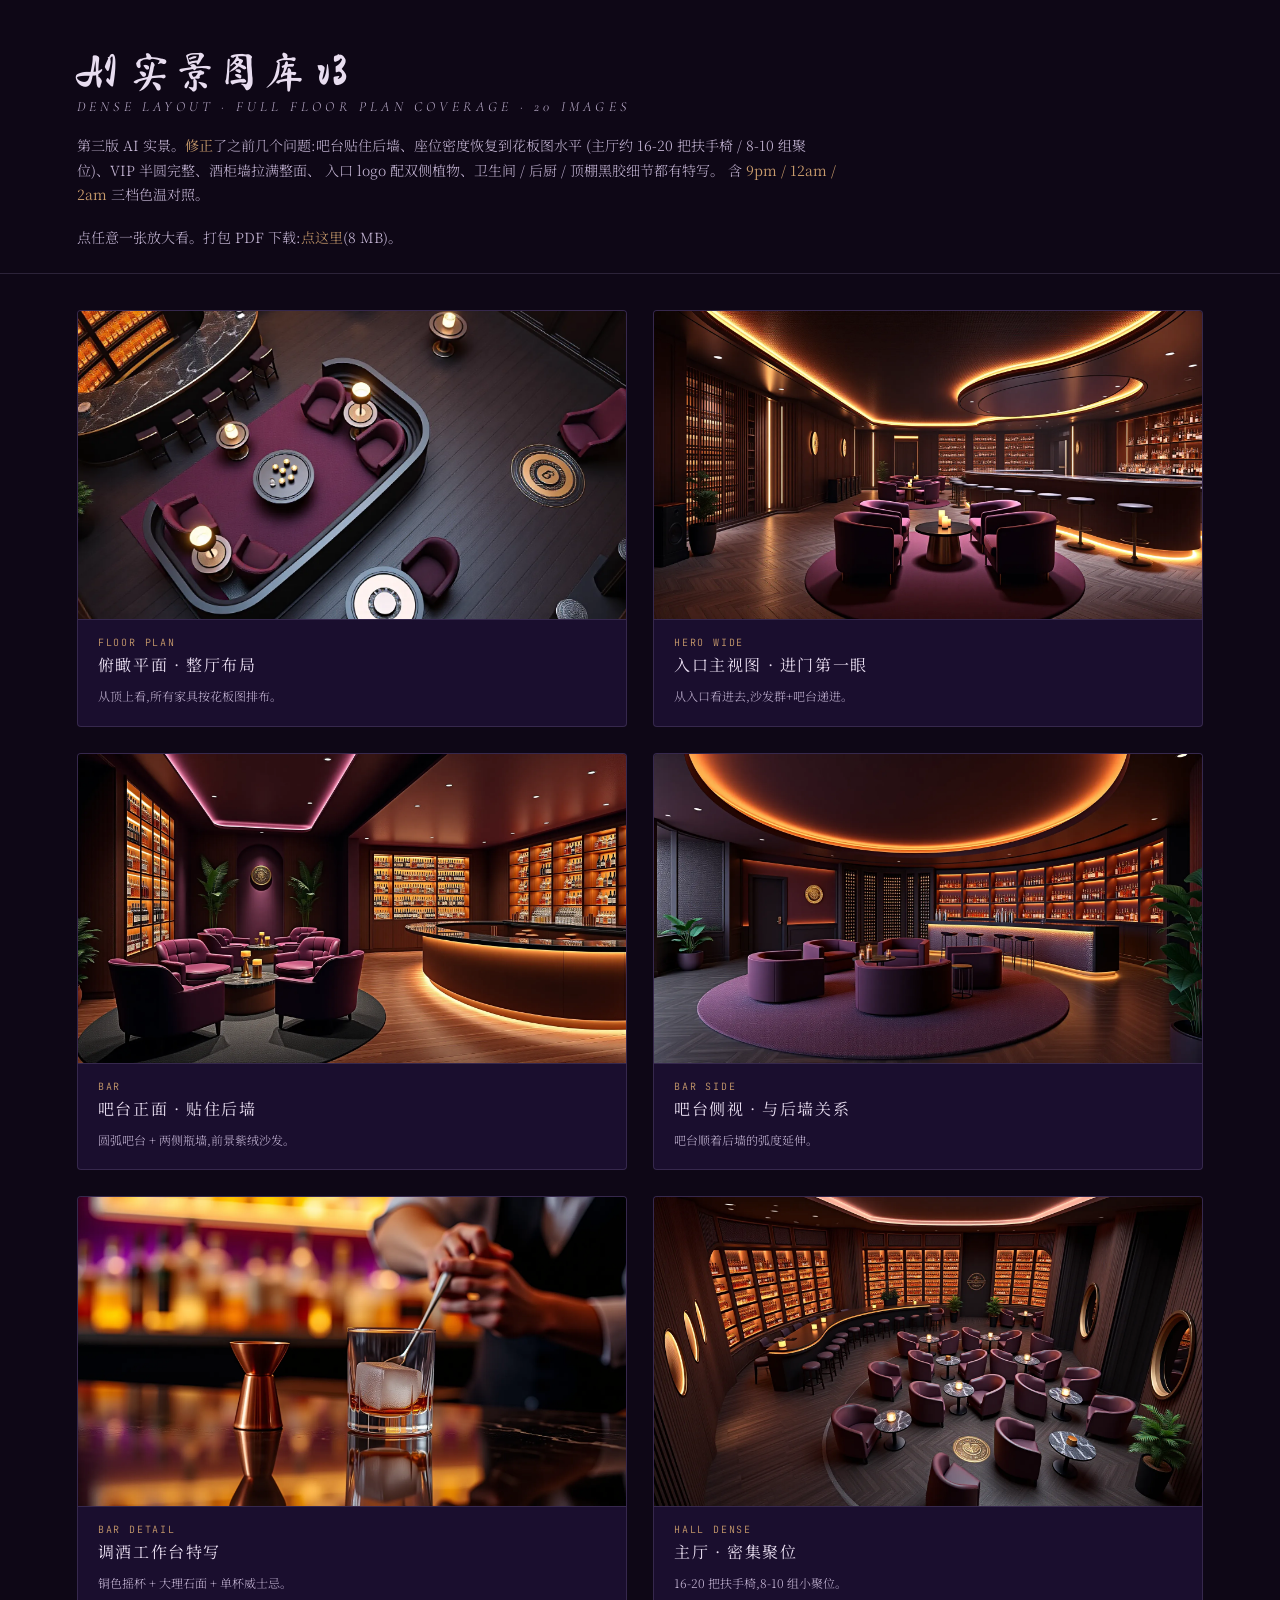
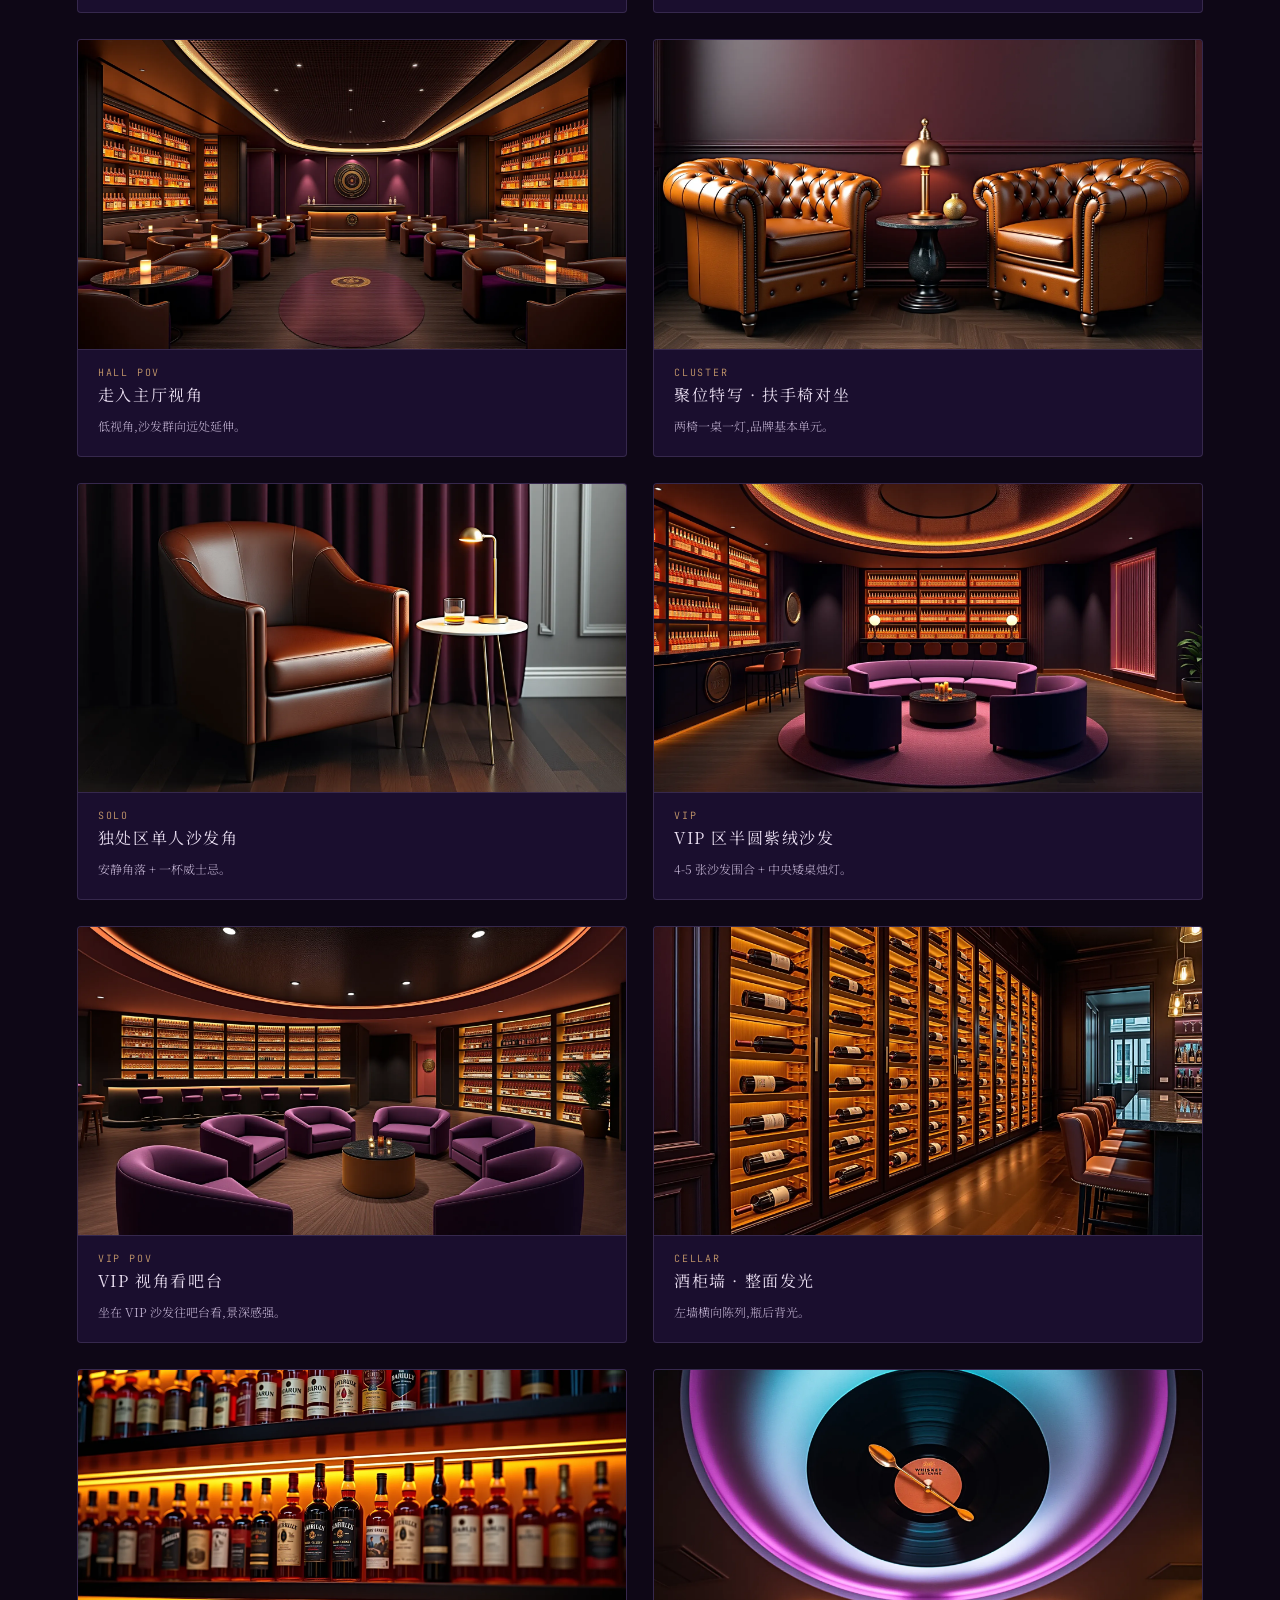
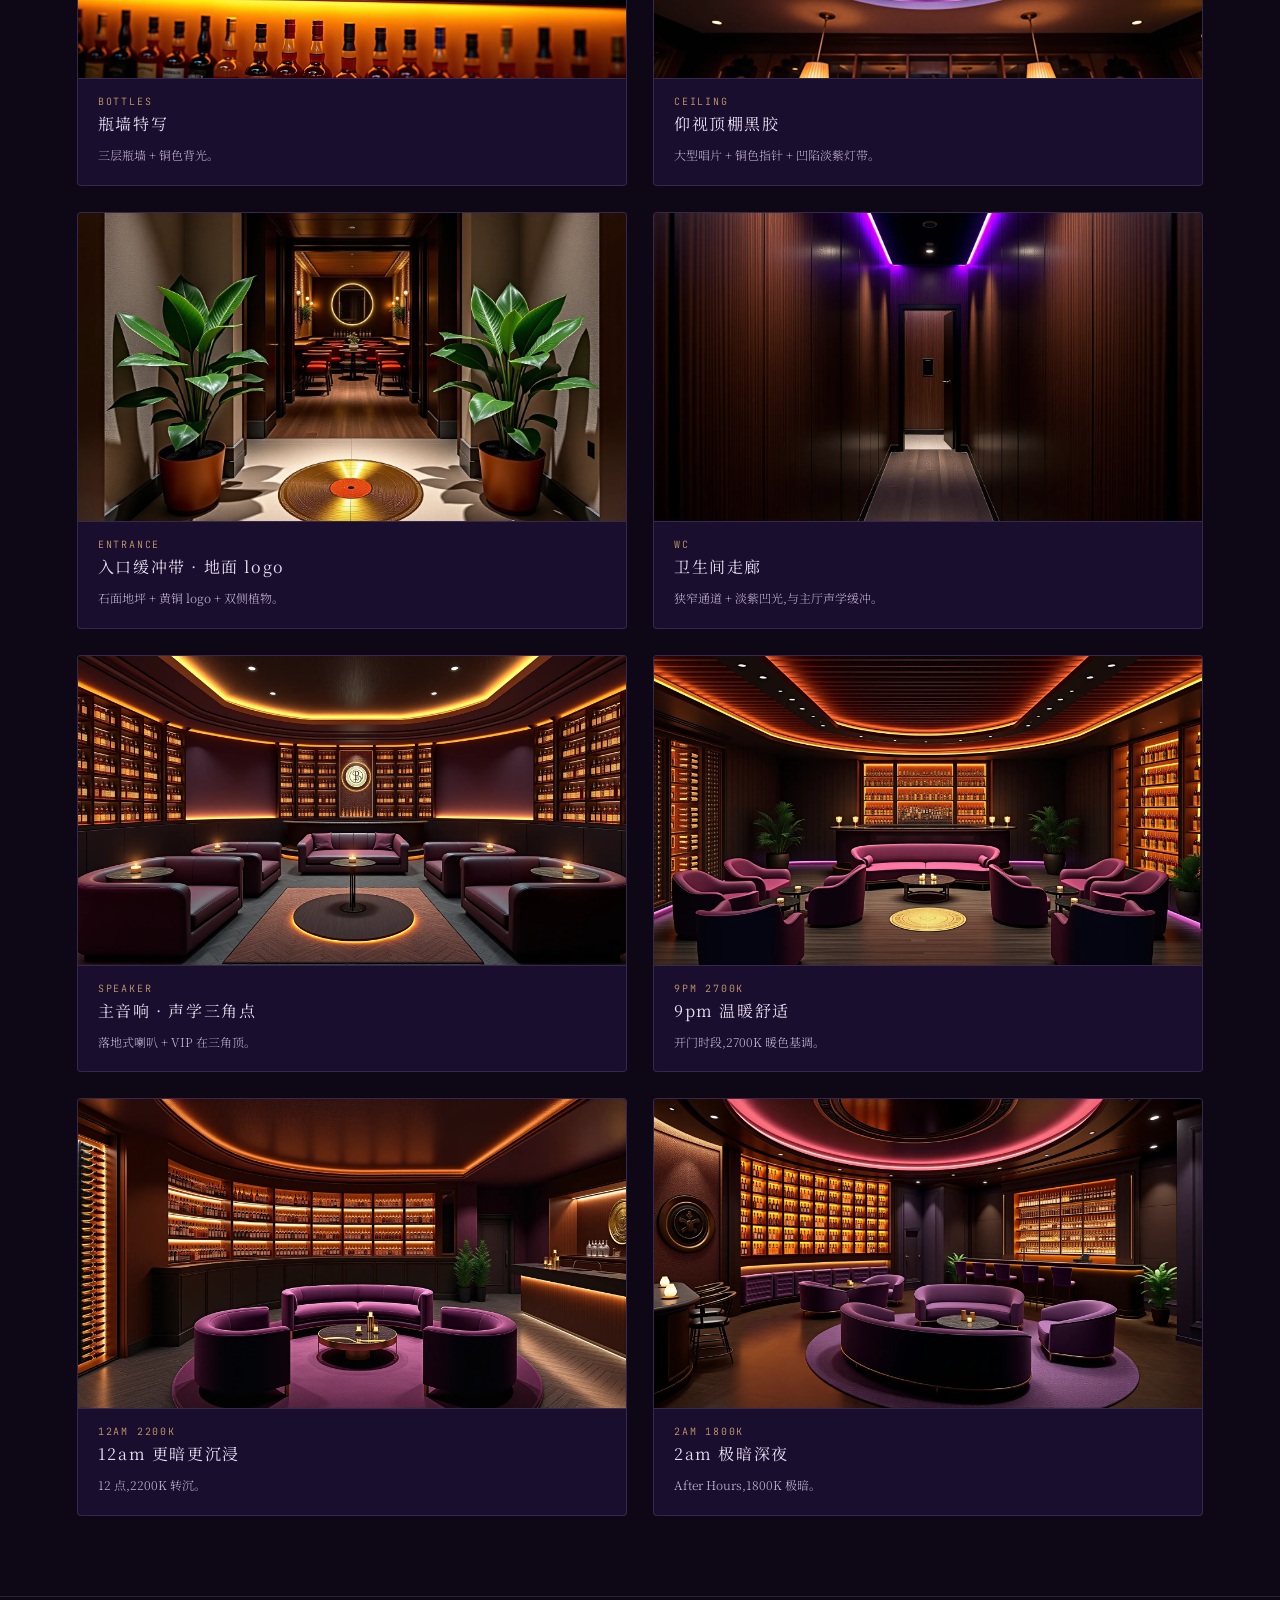
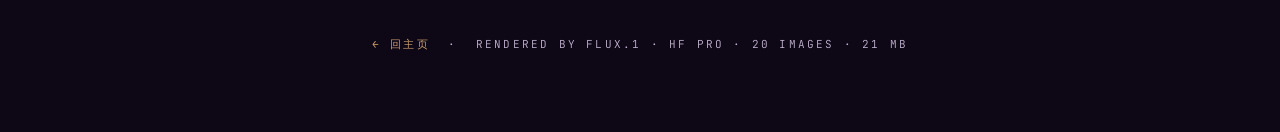
==== gallery/index.html @ e5b76c22 "add: AI gallery v3 — 20 dense layout-accurate renders (FLUX, HF Pro)" ====
<!doctype html>
<html lang="zh-CN">
<head>
  <meta charset="utf-8" />
  <meta name="viewport" content="width=device-width,initial-scale=1" />
  <title>黑胶上的威士忌 · AI 实景图库 v3</title>
  <link rel="preconnect" href="https://fonts.googleapis.com" />
  <link rel="preconnect" href="https://fonts.gstatic.com" crossorigin />
  <link href="https://fonts.googleapis.com/css2?family=Ma+Shan+Zheng&family=Noto+Serif+SC:wght@300;400&family=Cormorant+Garamond:ital,wght@0,300;1,300&family=JetBrains+Mono:wght@300;400&display=swap" rel="stylesheet" />
  <style>
    :root { --ink-1:#0E0716; --plum:#1A0E2E; --smoke:#6B4A8C; --mist:#B8A0D8;
      --paper:#E8DDF0; --paper-dim:#C4B5D4; --copper:#C89B6C; --rule:rgba(184,160,216,0.18); }
    * { box-sizing: border-box; }
    html, body { margin: 0; padding: 0; background: var(--ink-1); color: var(--paper);
      font-family: "Noto Serif SC", "PingFang SC", serif; font-weight: 300; }
    header { max-width: 1400px; margin: 0 auto; padding: 50px 6vw 24px;
      border-bottom: 1px solid var(--rule); }
    h1 { font-family: "Ma Shan Zheng", cursive; font-weight: 400; font-size: 42px;
      margin: 0; letter-spacing: 0.06em; }
    .sub { font-family: "Cormorant Garamond", serif; font-style: italic; font-size: 14px;
      color: var(--paper-dim); letter-spacing: 0.3em; text-transform: uppercase; margin-top: 6px; }
    .intro { max-width: 760px; margin: 18px 0 0; font-size: 14px; color: var(--paper-dim);
      line-height: 1.75; }
    .intro b { color: var(--copper); font-weight: 400; }
    .grid { max-width: 1400px; margin: 0 auto; padding: 36px 6vw 80px;
      display: grid; gap: 26px; grid-template-columns: repeat(auto-fit, minmax(420px, 1fr)); }
    @media (max-width: 540px) { .grid { grid-template-columns: 1fr; padding: 20px; } }
    .card { background: var(--plum); border: 1px solid var(--rule);
      border-radius: 4px; overflow: hidden; transition: transform .3s;
      cursor: pointer; }
    .card:hover { transform: translateY(-3px); border-color: var(--copper); }
    .card img { width: 100%; height: auto; display: block; aspect-ratio: 16/9; object-fit: cover; }
    .card .caption { padding: 16px 20px 20px; border-top: 1px solid var(--rule); }
    .caption .meta { font-family: "JetBrains Mono", monospace; font-size: 10px;
      letter-spacing: 0.18em; color: var(--copper); text-transform: uppercase; }
    .caption h2 { font-family: "Noto Serif SC", serif; font-weight: 400; font-size: 16px;
      margin: 4px 0 0; letter-spacing: 0.1em; color: var(--paper); }
    .caption .desc { font-size: 12px; color: var(--paper-dim); margin: 10px 0 0; line-height: 1.65; }
    footer { text-align: center; padding: 40px 6vw 80px; font-family: "JetBrains Mono", monospace;
      font-size: 11px; letter-spacing: 0.2em; color: var(--paper-dim);
      border-top: 1px solid var(--rule); max-width: 1400px; margin: 0 auto; }
    a.back { color: var(--copper); text-decoration: none; }
    /* lightbox */
    .lb { position: fixed; inset: 0; background: rgba(7,4,14,0.95);
      display: none; align-items: center; justify-content: center; z-index: 100; padding: 40px; }
    .lb.on { display: flex; }
    .lb img { max-width: 100%; max-height: 100%; box-shadow: 0 30px 100px rgba(0,0,0,0.7); }
    .lb .close { position: absolute; top: 20px; right: 30px; color: var(--paper);
      font-size: 24px; cursor: pointer; background: none; border: none; }
  </style>
</head>
<body>

<header>
  <h1>AI 实景图库 v3</h1>
  <div class="sub">DENSE LAYOUT · FULL FLOOR PLAN COVERAGE · 20 IMAGES</div>
  <p class="intro">
    第三版 AI 实景。<b>修正</b>了之前几个问题:吧台贴住后墙、座位密度恢复到花板图水平
    (主厅约 16-20 把扶手椅 / 8-10 组聚位)、VIP 半圆完整、酒柜墙拉满整面、
    入口 logo 配双侧植物、卫生间 / 后厨 / 顶棚黑胶细节都有特写。
    含 <b>9pm / 12am / 2am</b> 三档色温对照。
  </p>
  <p class="intro">
    点任意一张放大看。打包 PDF 下载:<a class="back" href="../downloads/黑胶上的威士忌-AI实景v3.pdf">点这里</a>(8 MB)。
  </p>
</header>

<div class="grid" id="grid"></div>

<div class="lb" id="lb"><button class="close" id="close">×</button><img id="lbimg" src="" alt=""></div>

<footer>
  <a class="back" href="/">← 回主页</a> &nbsp;·&nbsp;
  RENDERED BY FLUX.1 · HF PRO · 20 IMAGES · 21 MB
</footer>

<script>
const items = [
  ['01-floorplan-master', 'FLOOR PLAN', '俯瞰平面 · 整厅布局', '从顶上看,所有家具按花板图排布。'],
  ['02-hero-wide', 'HERO WIDE', '入口主视图 · 进门第一眼', '从入口看进去,沙发群+吧台递进。'],
  ['03-bar-straight', 'BAR', '吧台正面 · 贴住后墙', '圆弧吧台 + 两侧瓶墙,前景紫绒沙发。'],
  ['04-bar-from-side', 'BAR SIDE', '吧台侧视 · 与后墙关系', '吧台顺着后墙的弧度延伸。'],
  ['05-bar-tools-detail', 'BAR DETAIL', '调酒工作台特写', '铜色摇杯 + 大理石面 + 单杯威士忌。'],
  ['06-hall-dense-overview', 'HALL DENSE', '主厅 · 密集聚位', '16-20 把扶手椅,8-10 组小聚位。'],
  ['07-hall-clusters-pov', 'HALL POV', '走入主厅视角', '低视角,沙发群向远处延伸。'],
  ['08-armchair-pair-detail', 'CLUSTER', '聚位特写 · 扶手椅对坐', '两椅一桌一灯,品牌基本单元。'],
  ['09-solo-armchair-corner', 'SOLO', '独处区单人沙发角', '安静角落 + 一杯威士忌。'],
  ['10-vip-semicircle', 'VIP', 'VIP 区半圆紫绒沙发', '4-5 张沙发围合 + 中央矮桌烛灯。'],
  ['11-vip-looking-at-bar', 'VIP POV', 'VIP 视角看吧台', '坐在 VIP 沙发往吧台看,景深感强。'],
  ['12-cellar-full-wall', 'CELLAR', '酒柜墙 · 整面发光', '左墙横向陈列,瓶后背光。'],
  ['13-bottle-wall-detail', 'BOTTLES', '瓶墙特写', '三层瓶墙 + 铜色背光。'],
  ['14-ceiling-vinyl-uplook', 'CEILING', '仰视顶棚黑胶', '大型唱片 + 铜色指针 + 凹陷淡紫灯带。'],
  ['15-entrance-buffer', 'ENTRANCE', '入口缓冲带 · 地面 logo', '石面地坪 + 黄铜 logo + 双侧植物。'],
  ['16-bathroom-corridor', 'WC', '卫生间走廊', '狭窄通道 + 淡紫凹光,与主厅声学缓冲。'],
  ['17-speaker-sweet-spot', 'SPEAKER', '主音响 · 声学三角点', '落地式喇叭 + VIP 在三角顶。'],
  ['18-9pm-2700K', '9PM 2700K', '9pm 温暖舒适', '开门时段,2700K 暖色基调。'],
  ['19-12am-2200K', '12AM 2200K', '12am 更暗更沉浸', '12 点,2200K 转沉。'],
  ['20-2am-1800K', '2AM 1800K', '2am 极暗深夜', 'After Hours,1800K 极暗。'],
];
const grid = document.getElementById('grid');
for (const [f, m, t, d] of items) {
  const c = document.createElement('div');
  c.className = 'card';
  c.innerHTML = `<img src="${f}.webp" alt="${t}" loading="lazy"><div class="caption"><div class="meta">${m}</div><h2>${t}</h2><p class="desc">${d}</p></div>`;
  c.onclick = () => {
    document.getElementById('lbimg').src = `${f}.webp`;
    document.getElementById('lb').classList.add('on');
  };
  grid.appendChild(c);
}
document.getElementById('close').onclick = () => document.getElementById('lb').classList.remove('on');
document.getElementById('lb').onclick = (e) => { if (e.target.id === 'lb') document.getElementById('lb').classList.remove('on'); };
</script>

</body>
</html>
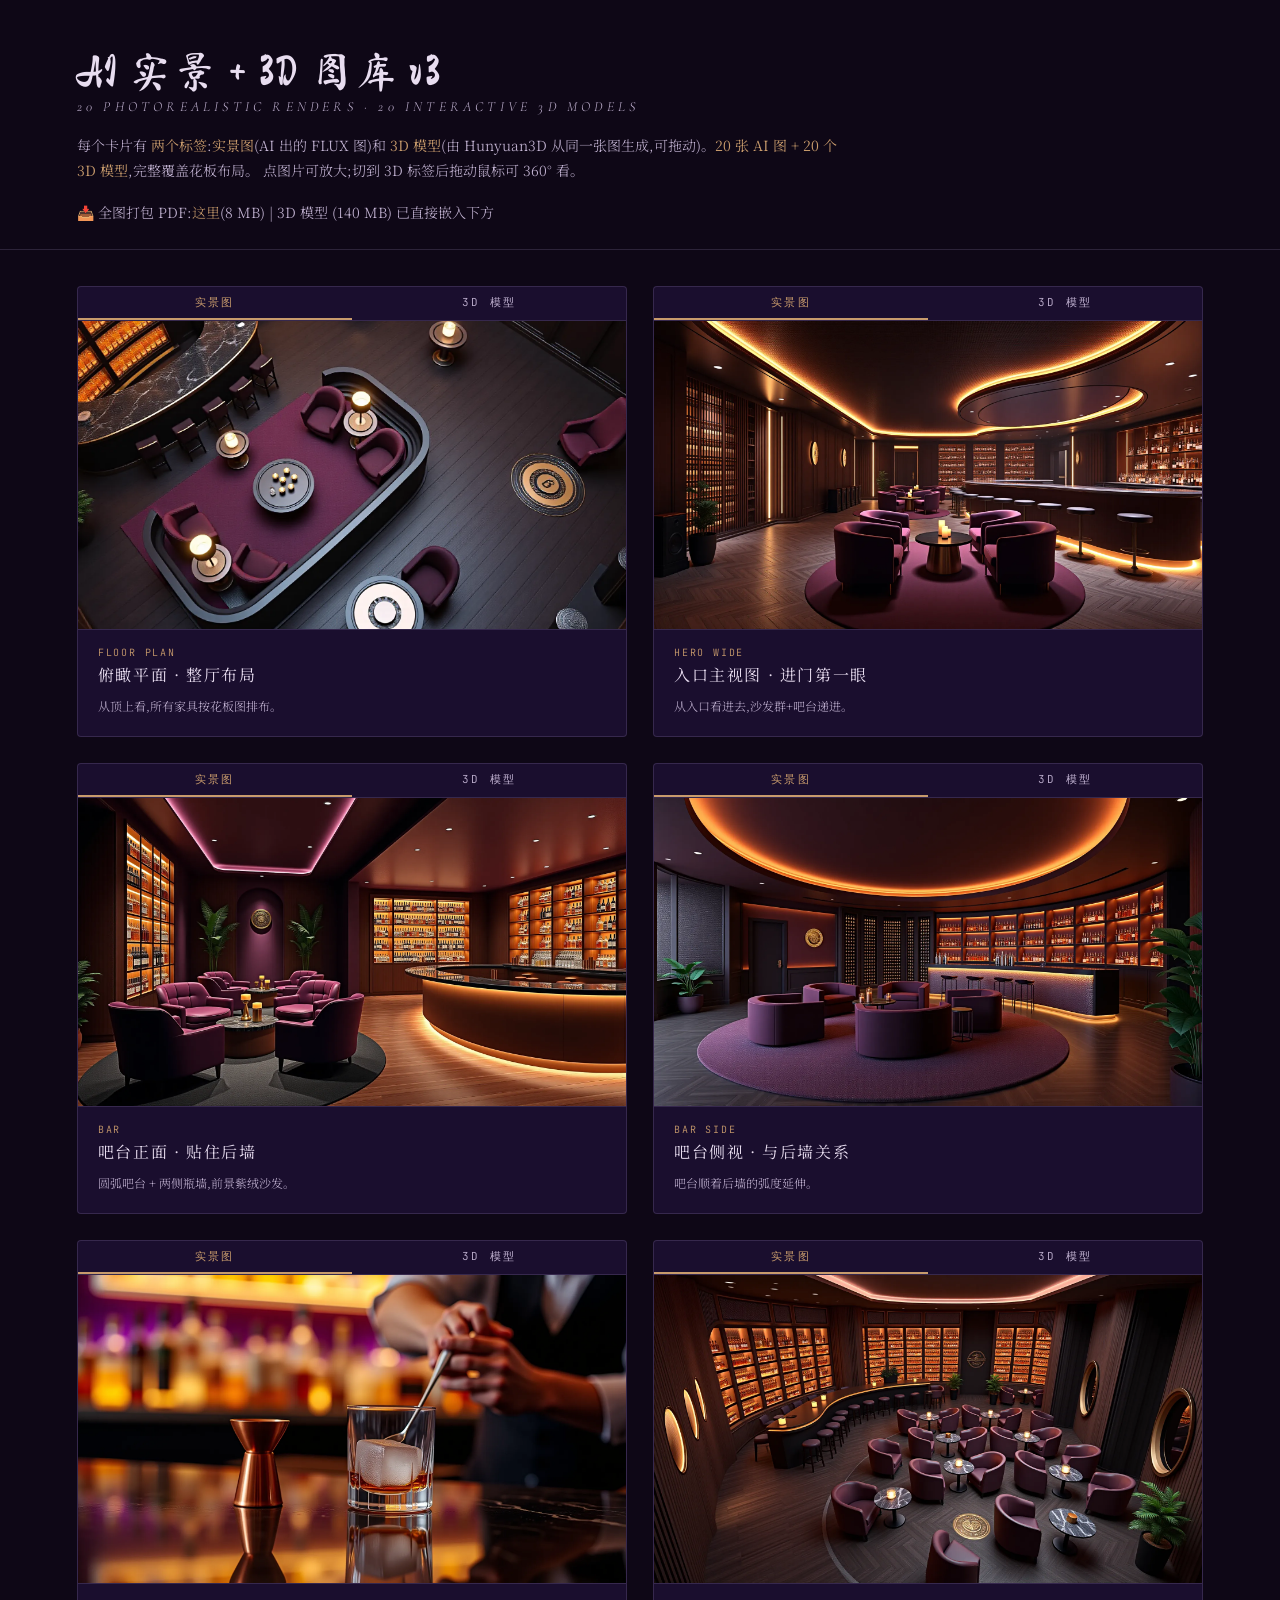
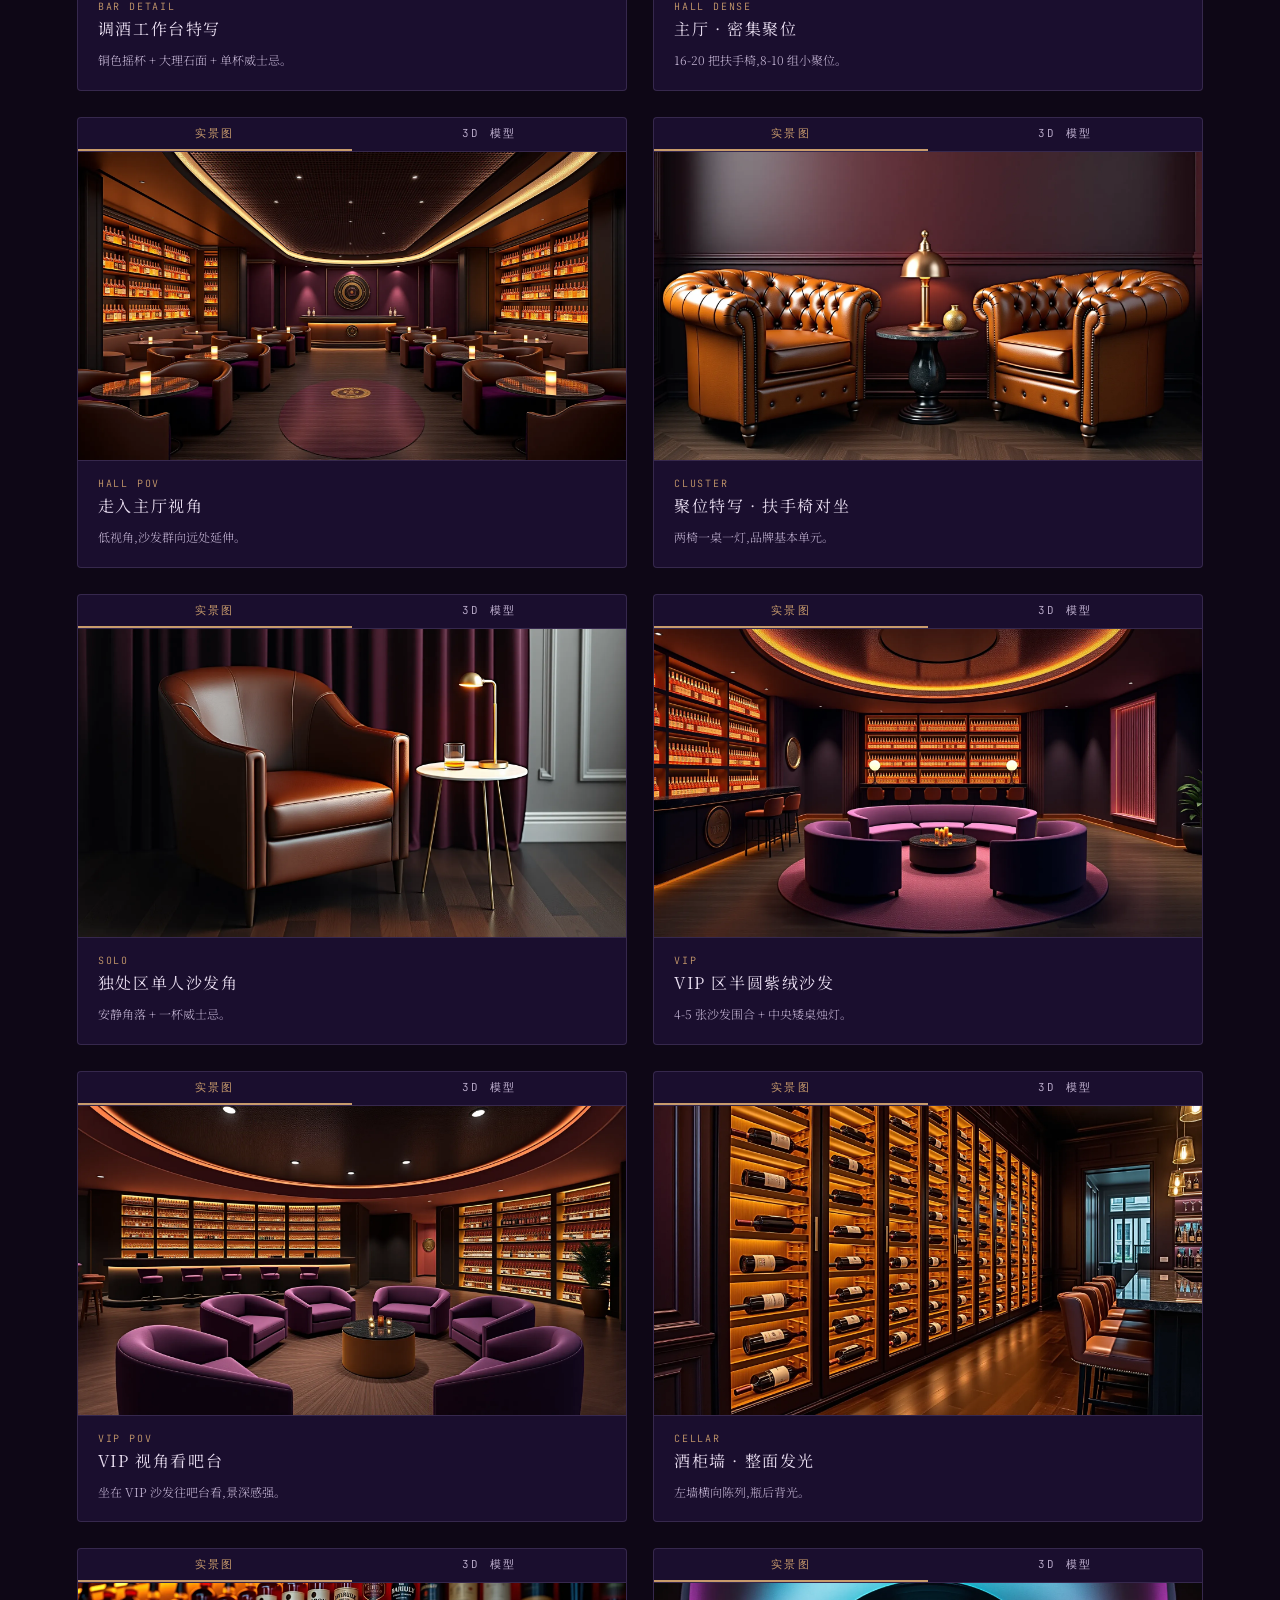
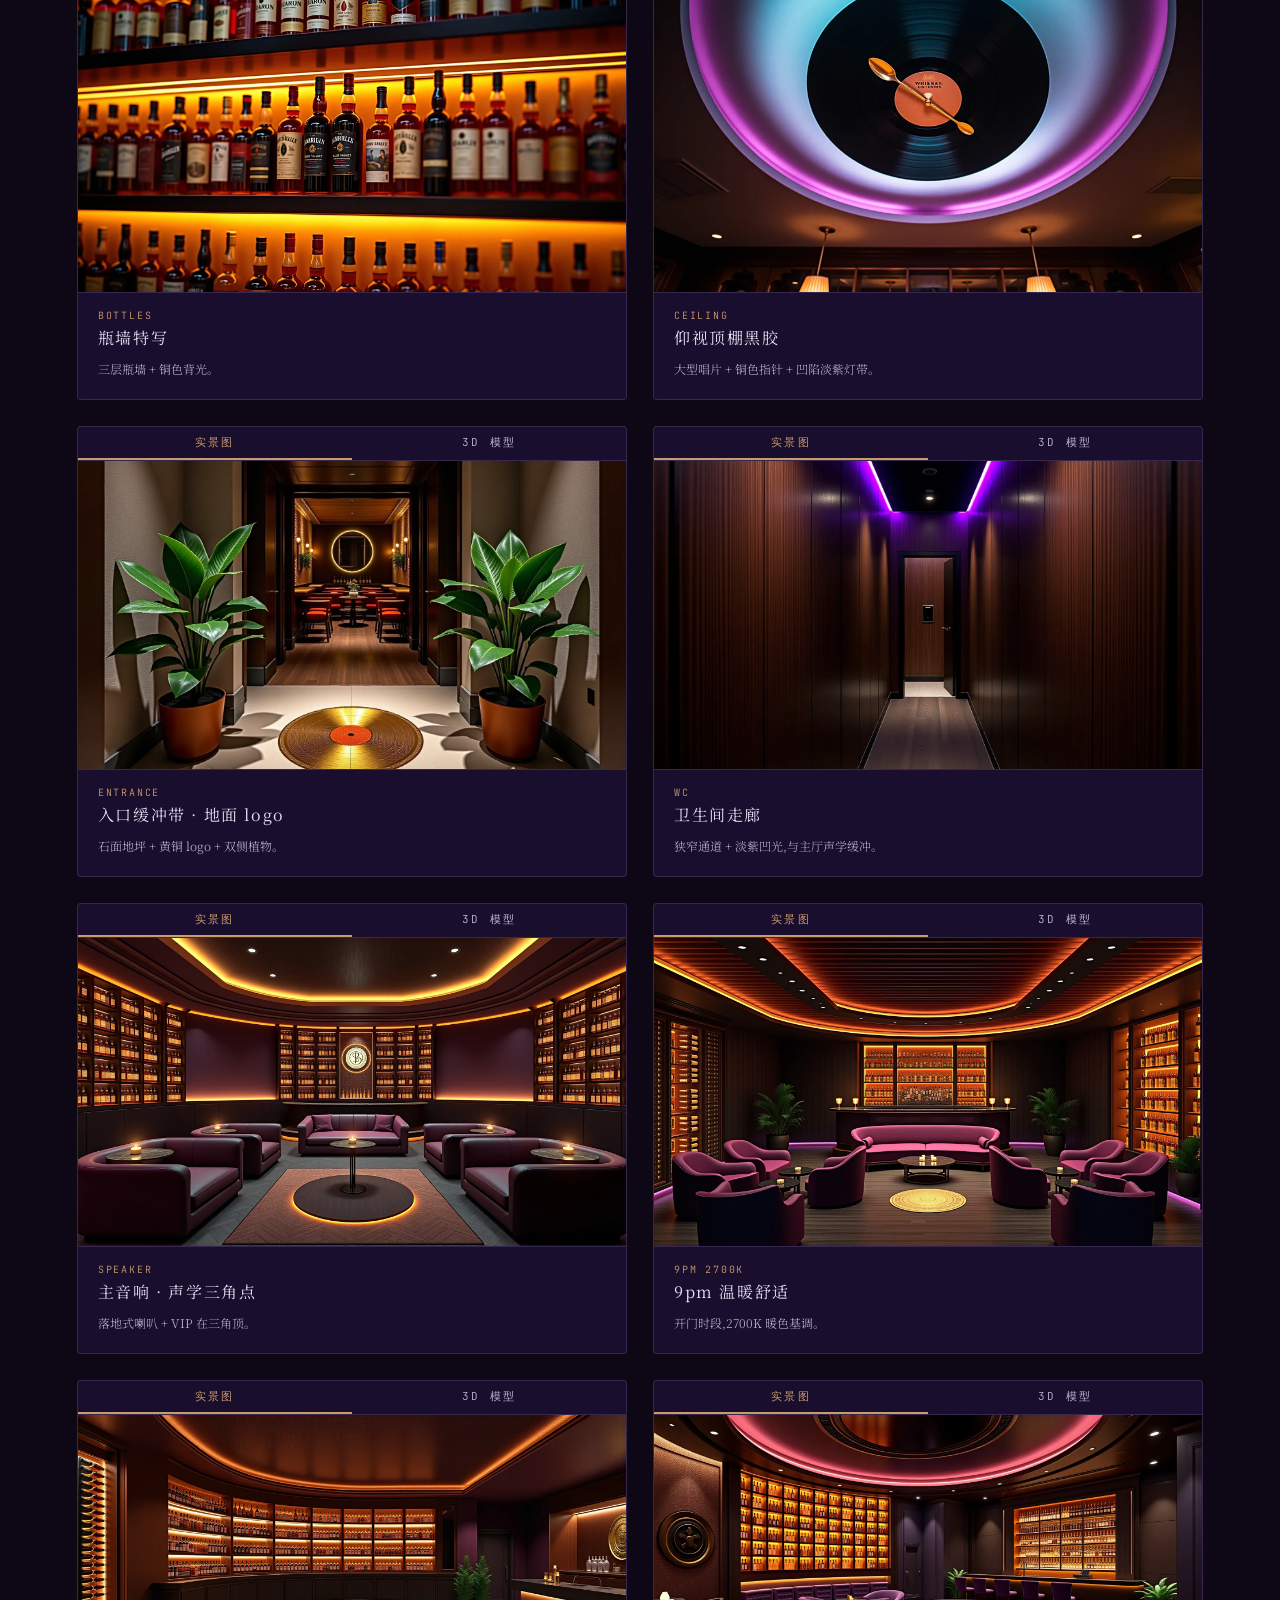
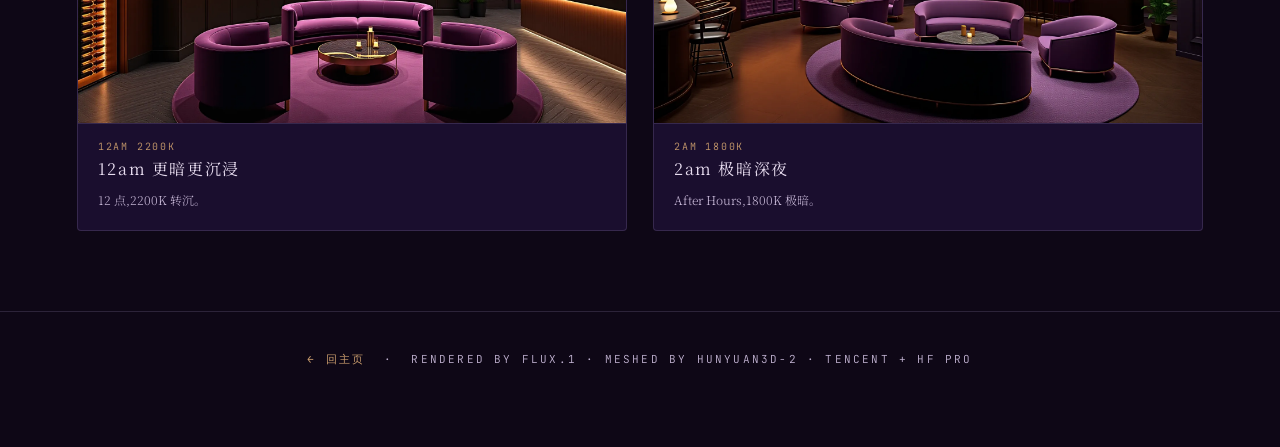
==== commit 60612fad: "gallery v3: add 20 Hunyuan3D models alongside AI images (tab switch per card)" ====
--- a/gallery/index.html
+++ b/gallery/index.html
@@ -3,10 +3,11 @@
 <head>
   <meta charset="utf-8" />
   <meta name="viewport" content="width=device-width,initial-scale=1" />
-  <title>黑胶上的威士忌 · AI 实景图库 v3</title>
+  <title>黑胶上的威士忌 · AI 实景 + 3D 图库 v3</title>
   <link rel="preconnect" href="https://fonts.googleapis.com" />
   <link rel="preconnect" href="https://fonts.gstatic.com" crossorigin />
   <link href="https://fonts.googleapis.com/css2?family=Ma+Shan+Zheng&family=Noto+Serif+SC:wght@300;400&family=Cormorant+Garamond:ital,wght@0,300;1,300&family=JetBrains+Mono:wght@300;400&display=swap" rel="stylesheet" />
+  <script type="module" src="https://unpkg.com/@google/model-viewer/dist/model-viewer.min.js"></script>
   <style>
     :root { --ink-1:#0E0716; --plum:#1A0E2E; --smoke:#6B4A8C; --mist:#B8A0D8;
       --paper:#E8DDF0; --paper-dim:#C4B5D4; --copper:#C89B6C; --rule:rgba(184,160,216,0.18); }
@@ -23,14 +24,26 @@
       line-height: 1.75; }
     .intro b { color: var(--copper); font-weight: 400; }
     .grid { max-width: 1400px; margin: 0 auto; padding: 36px 6vw 80px;
-      display: grid; gap: 26px; grid-template-columns: repeat(auto-fit, minmax(420px, 1fr)); }
+      display: grid; gap: 26px; grid-template-columns: repeat(auto-fit, minmax(440px, 1fr)); }
     @media (max-width: 540px) { .grid { grid-template-columns: 1fr; padding: 20px; } }
     .card { background: var(--plum); border: 1px solid var(--rule);
-      border-radius: 4px; overflow: hidden; transition: transform .3s;
-      cursor: pointer; }
-    .card:hover { transform: translateY(-3px); border-color: var(--copper); }
-    .card img { width: 100%; height: auto; display: block; aspect-ratio: 16/9; object-fit: cover; }
-    .card .caption { padding: 16px 20px 20px; border-top: 1px solid var(--rule); }
+      border-radius: 4px; overflow: hidden; transition: transform .3s; }
+    .card:hover { border-color: var(--copper); }
+    .tabs { display: flex; border-bottom: 1px solid var(--rule); }
+    .tab { flex: 1; padding: 8px 0; text-align: center; cursor: pointer;
+      font-family: "JetBrains Mono", monospace; font-size: 11px;
+      letter-spacing: 0.2em; color: var(--paper-dim); transition: all .25s;
+      border-bottom: 2px solid transparent; }
+    .tab.on { color: var(--copper); border-bottom-color: var(--copper); }
+    .tab:hover:not(.on) { color: var(--paper); }
+    .viewport { position: relative; aspect-ratio: 16/9; background: linear-gradient(135deg, #15092A 0%, #07040E 100%); }
+    .viewport img, .viewport model-viewer { position: absolute; inset: 0; width: 100%; height: 100%;
+      object-fit: cover; cursor: pointer; }
+    .viewport img { display: block; }
+    .viewport model-viewer { display: none; --poster-color: transparent; }
+    .card[data-mode="3d"] .viewport img { display: none; }
+    .card[data-mode="3d"] .viewport model-viewer { display: block; }
+    .caption { padding: 16px 20px 20px; border-top: 1px solid var(--rule); }
     .caption .meta { font-family: "JetBrains Mono", monospace; font-size: 10px;
       letter-spacing: 0.18em; color: var(--copper); text-transform: uppercase; }
     .caption h2 { font-family: "Noto Serif SC", serif; font-weight: 400; font-size: 16px;
@@ -52,16 +65,16 @@
 <body>
 
 <header>
-  <h1>AI 实景图库 v3</h1>
-  <div class="sub">DENSE LAYOUT · FULL FLOOR PLAN COVERAGE · 20 IMAGES</div>
+  <h1>AI 实景 + 3D 图库 v3</h1>
+  <div class="sub">20 PHOTOREALISTIC RENDERS · 20 INTERACTIVE 3D MODELS</div>
   <p class="intro">
-    第三版 AI 实景。<b>修正</b>了之前几个问题:吧台贴住后墙、座位密度恢复到花板图水平
-    (主厅约 16-20 把扶手椅 / 8-10 组聚位)、VIP 半圆完整、酒柜墙拉满整面、
-    入口 logo 配双侧植物、卫生间 / 后厨 / 顶棚黑胶细节都有特写。
-    含 <b>9pm / 12am / 2am</b> 三档色温对照。
+    每个卡片有 <b>两个标签</b>:<b>实景图</b>(AI 出的 FLUX 图)和 <b>3D 模型</b>(由 Hunyuan3D
+    从同一张图生成,可拖动)。<b>20 张 AI 图 + 20 个 3D 模型</b>,完整覆盖花板布局。
+    点图片可放大;切到 3D 标签后拖动鼠标可 360° 看。
   </p>
   <p class="intro">
-    点任意一张放大看。打包 PDF 下载:<a class="back" href="../downloads/黑胶上的威士忌-AI实景v3.pdf">点这里</a>(8 MB)。
+    📥 全图打包 PDF:<a class="back" href="../downloads/黑胶上的威士忌-AI实景v3.pdf">这里</a>(8 MB)
+    | 3D 模型 (140 MB) 已直接嵌入下方
   </p>
 </header>
 
@@ -71,7 +84,7 @@
 
 <footer>
   <a class="back" href="/">← 回主页</a> &nbsp;·&nbsp;
-  RENDERED BY FLUX.1 · HF PRO · 20 IMAGES · 21 MB
+  RENDERED BY FLUX.1 · MESHED BY HUNYUAN3D-2 · TENCENT + HF PRO
 </footer>
 
 <script>
@@ -97,12 +110,41 @@
   ['19-12am-2200K', '12AM 2200K', '12am 更暗更沉浸', '12 点,2200K 转沉。'],
   ['20-2am-1800K', '2AM 1800K', '2am 极暗深夜', 'After Hours,1800K 极暗。'],
 ];
+
 const grid = document.getElementById('grid');
 for (const [f, m, t, d] of items) {
   const c = document.createElement('div');
   c.className = 'card';
-  c.innerHTML = `<img src="${f}.webp" alt="${t}" loading="lazy"><div class="caption"><div class="meta">${m}</div><h2>${t}</h2><p class="desc">${d}</p></div>`;
-  c.onclick = () => {
+  c.dataset.mode = 'img';
+  c.innerHTML = `
+    <div class="tabs">
+      <div class="tab on" data-mode="img">实景图</div>
+      <div class="tab" data-mode="3d">3D 模型</div>
+    </div>
+    <div class="viewport">
+      <img src="${f}.webp" alt="${t}" loading="lazy">
+      <model-viewer src="${f}.glb"
+        camera-controls touch-action="pan-y"
+        loading="lazy" reveal="auto"
+        auto-rotate auto-rotate-delay="2000" rotation-per-second="14deg"
+        shadow-intensity="0.5" exposure="1.4"
+        environment-image="${f}.webp">
+      </model-viewer>
+    </div>
+    <div class="caption">
+      <div class="meta">${m}</div>
+      <h2>${t}</h2>
+      <p class="desc">${d}</p>
+    </div>`;
+  c.querySelectorAll('.tab').forEach(tab => {
+    tab.onclick = (e) => {
+      e.stopPropagation();
+      const mode = tab.dataset.mode;
+      c.dataset.mode = mode;
+      c.querySelectorAll('.tab').forEach(t2 => t2.classList.toggle('on', t2.dataset.mode === mode));
+    };
+  });
+  c.querySelector('img').onclick = () => {
     document.getElementById('lbimg').src = `${f}.webp`;
     document.getElementById('lb').classList.add('on');
   };
